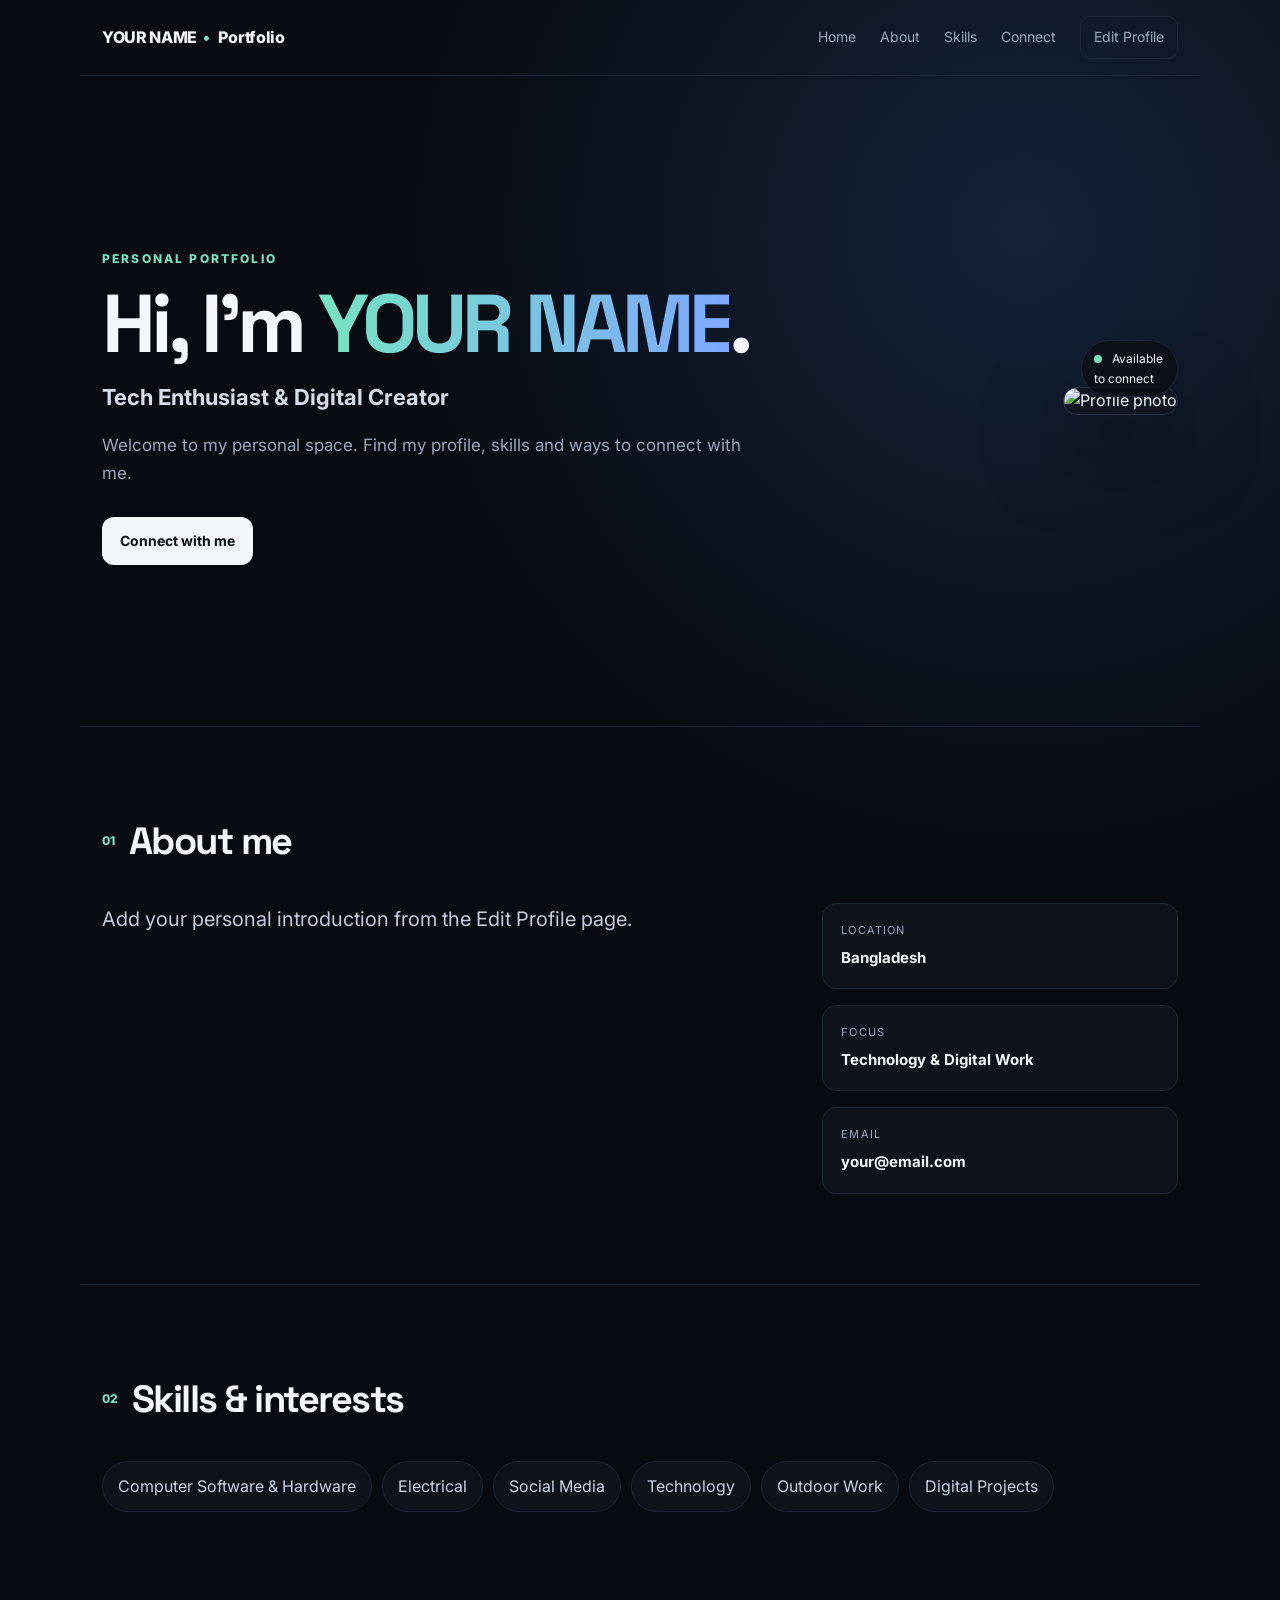
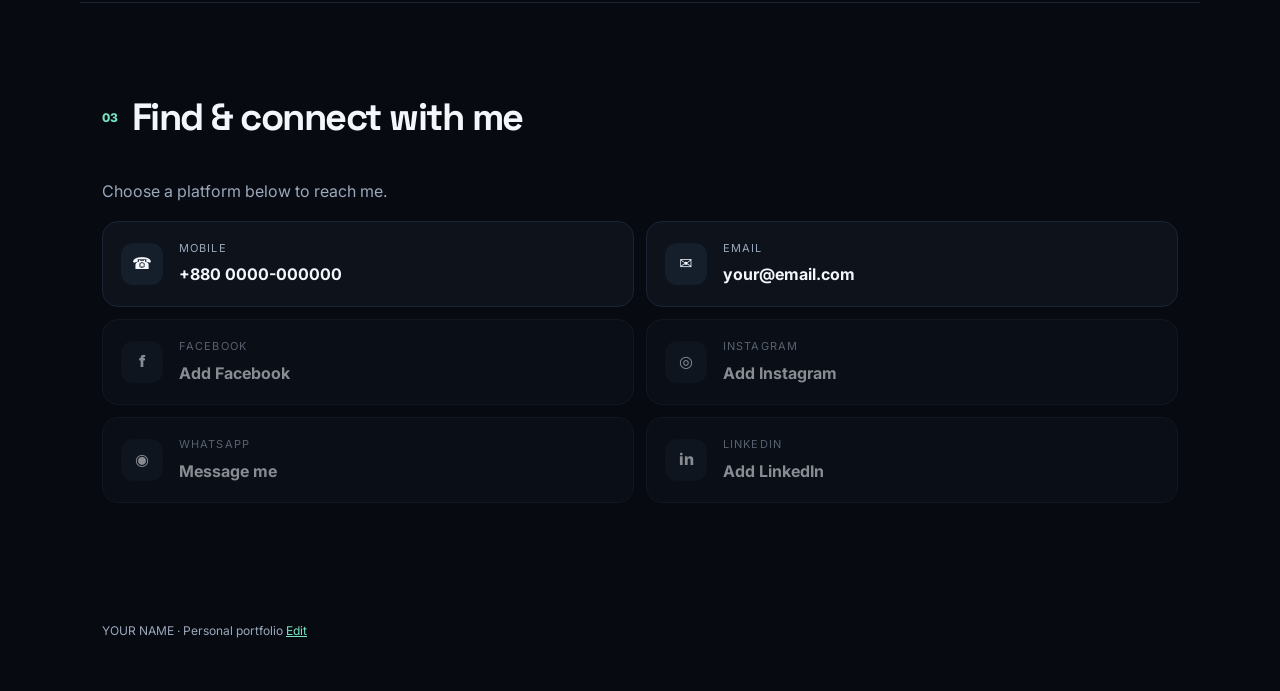
==== index.html @ 84002615 "Add files via upload" ====
<!doctype html><html lang="en"><head><meta charset="UTF-8"><meta name="viewport" content="width=device-width,initial-scale=1"><title>Personal Portfolio</title><meta name="description" content="Personal portfolio and contact page"><link rel="stylesheet" href="styles.css"></head><body>
<header class="nav"><a class="brand" href="#home"><span id="brandName">YOUR NAME</span><i>•</i> Portfolio</a><button class="menu" onclick="toggleMenu()">☰</button><nav id="navLinks"><a href="#home">Home</a><a href="#about">About</a><a href="#skills">Skills</a><a href="#connect">Connect</a><a class="admin-link" href="admin.html">Edit Profile</a></nav></header>
<main id="home"><section class="hero"><div class="hero-copy"><p class="eyebrow">PERSONAL PORTFOLIO</p><h1>Hi, I'm <span id="heroName">Your Name</span>.</h1><h2 id="heroTitle">Tech Enthusiast & Digital Creator</h2><p id="heroBio">Welcome to my personal space. Find my profile, skills and ways to connect with me.</p><div class="actions"><a class="btn primary" href="#connect">Connect with me</a><a class="btn ghost" id="cvLink" href="#" download>Download CV</a></div></div><div class="portrait-wrap"><img id="profilePhoto" src="assets/profile-placeholder.svg" alt="Profile photo"><div class="status"><span></span> Available to connect</div></div></section>
<section id="about" class="section"><div class="section-head"><span>01</span><h2>About me</h2></div><div class="about-grid"><p id="aboutText">Add your personal introduction from the Edit Profile page.</p><div class="info-card"><div><small>Location</small><strong id="location">Bangladesh</strong></div><div><small>Focus</small><strong id="focus">Technology & Digital Work</strong></div><div><small>Email</small><strong id="emailShort">your@email.com</strong></div></div></div></section>
<section id="skills" class="section"><div class="section-head"><span>02</span><h2>Skills & interests</h2></div><div class="chips" id="skillsList"></div></section>
<section id="connect" class="section connect"><div class="section-head"><span>03</span><h2>Find & connect with me</h2></div><p class="connect-intro">Choose a platform below to reach me.</p><div class="contact-grid"><a class="contact-card" id="phoneCard" href="tel:+880000000000"><span>☎</span><div><small>Mobile</small><strong id="phone">+880 0000-000000</strong></div></a><a class="contact-card" id="emailCard" href="mailto:your@email.com"><span>✉</span><div><small>Email</small><strong id="email">your@email.com</strong></div></a><a class="contact-card" id="facebookCard" href="#" target="_blank" rel="noopener"><span>f</span><div><small>Facebook</small><strong id="facebook">Connect on Facebook</strong></div></a><a class="contact-card" id="instagramCard" href="#" target="_blank" rel="noopener"><span>◎</span><div><small>Instagram</small><strong id="instagram">Connect on Instagram</strong></div></a><a class="contact-card" id="whatsappCard" href="#" target="_blank" rel="noopener"><span>◉</span><div><small>WhatsApp</small><strong>Message me</strong></div></a><a class="contact-card" id="linkedinCard" href="#" target="_blank" rel="noopener"><span>in</span><div><small>LinkedIn</small><strong id="linkedin">Connect on LinkedIn</strong></div></a></div></section></main>
<footer><span id="footerName">YOUR NAME</span> · Personal portfolio <a href="admin.html">Edit</a></footer><script src="app.js"></script></body></html>
---- styles.css ----
@import url('https://fonts.googleapis.com/css2?family=Inter:wght@400;500;600;700;800&family=Space+Grotesk:wght@500;600;700&display=swap');
:root{--bg:#070a10;--panel:#0d121b;--line:#1b2432;--text:#f3f6fb;--muted:#9ba8bb;--accent:#76e4c2;--accent2:#7da8ff;--max:1120px}*{box-sizing:border-box}html{scroll-behavior:smooth}body{margin:0;background:radial-gradient(circle at 80% 10%,#142238 0,transparent 28%),var(--bg);color:var(--text);font-family:Inter,system-ui,sans-serif;line-height:1.6}.nav{height:76px;display:flex;align-items:center;justify-content:space-between;max-width:var(--max);margin:auto;padding:0 22px;border-bottom:1px solid var(--line)}.brand{color:var(--text);text-decoration:none;font-weight:800;letter-spacing:-.02em}.brand i{color:var(--accent);font-style:normal;margin:0 6px}.nav nav{display:flex;gap:24px;align-items:center}.nav nav a{color:var(--muted);text-decoration:none;font-size:14px}.nav nav a:hover{color:var(--text)}.admin-link{border:1px solid var(--line);padding:9px 13px;border-radius:10px}.menu{display:none;background:none;border:0;color:var(--text);font-size:24px}.hero{max-width:var(--max);min-height:650px;margin:auto;padding:90px 22px;display:grid;grid-template-columns:1.3fr .7fr;gap:60px;align-items:center}.eyebrow{color:var(--accent);font-size:12px;font-weight:800;letter-spacing:.18em}.hero h1{font:700 clamp(48px,7vw,82px)/.98 'Space Grotesk';letter-spacing:-.06em;margin:16px 0}.hero h1 span{background:linear-gradient(90deg,var(--accent),var(--accent2));-webkit-background-clip:text;background-clip:text;color:transparent}.hero h2{font-size:22px;margin:0 0 16px;color:#d6deeb}.hero-copy>p:not(.eyebrow){max-width:640px;color:var(--muted);font-size:17px}.actions{display:flex;gap:12px;margin-top:30px}.btn{padding:13px 18px;border-radius:12px;text-decoration:none;font-weight:700;font-size:14px}.primary{background:var(--text);color:#071016}.ghost{border:1px solid var(--line);color:var(--text)}.portrait-wrap{position:relative;justify-self:end}.portrait-wrap img{width:min(340px,70vw);height:min(430px,75vw);object-fit:cover;border-radius:28px;border:1px solid #263142;background:#101722;box-shadow:0 30px 80px #0008}.status{position:absolute;bottom:18px;left:18px;background:#0a0f17e8;border:1px solid var(--line);padding:8px 12px;border-radius:999px;font-size:12px}.status span{display:inline-block;width:8px;height:8px;border-radius:50%;background:var(--accent);margin-right:7px}.section{max-width:var(--max);margin:auto;padding:90px 22px;border-top:1px solid var(--line)}.section-head{display:flex;align-items:center;gap:14px;margin-bottom:38px}.section-head span{font-size:12px;color:var(--accent);font-weight:800}.section h2{font:700 38px 'Space Grotesk';margin:0;letter-spacing:-.04em}.about-grid{display:grid;grid-template-columns:1.3fr .7fr;gap:60px}.about-grid>p{font-size:20px;color:#c4cedd;margin:0}.info-card{display:grid;gap:16px}.info-card div{background:var(--panel);border:1px solid var(--line);padding:18px;border-radius:14px}.info-card small,.contact-card small{display:block;color:var(--muted);font-size:11px;text-transform:uppercase;letter-spacing:.1em;margin-bottom:5px}.info-card strong{font-size:15px}.chips{display:flex;flex-wrap:wrap;gap:10px}.chip{border:1px solid var(--line);background:var(--panel);padding:12px 15px;border-radius:999px;color:#cbd5e3}.contact-grid{display:grid;grid-template-columns:repeat(2,1fr);gap:12px}.contact-card{display:flex;gap:16px;align-items:center;text-decoration:none;color:var(--text);background:var(--panel);border:1px solid var(--line);border-radius:16px;padding:18px;transition:.2s}.contact-card:hover{transform:translateY(-2px);border-color:#34455e}.contact-card>span{width:42px;height:42px;display:grid;place-items:center;border-radius:12px;background:#151e2b;font-weight:800}.connect-intro{color:var(--muted)}footer{max-width:var(--max);margin:auto;padding:28px 22px 50px;color:var(--muted);font-size:12px}footer a{color:var(--accent)}
@media(max-width:760px){.nav nav{display:none;position:absolute;top:76px;left:0;right:0;background:#080c13;border-bottom:1px solid var(--line);padding:18px 22px;flex-direction:column;align-items:flex-start}.nav nav.open{display:flex}.menu{display:block}.hero{grid-template-columns:1fr;min-height:auto;padding-top:55px}.portrait-wrap{justify-self:start}.about-grid,.contact-grid{grid-template-columns:1fr}.section{padding:65px 22px}.hero h1{font-size:54px}}
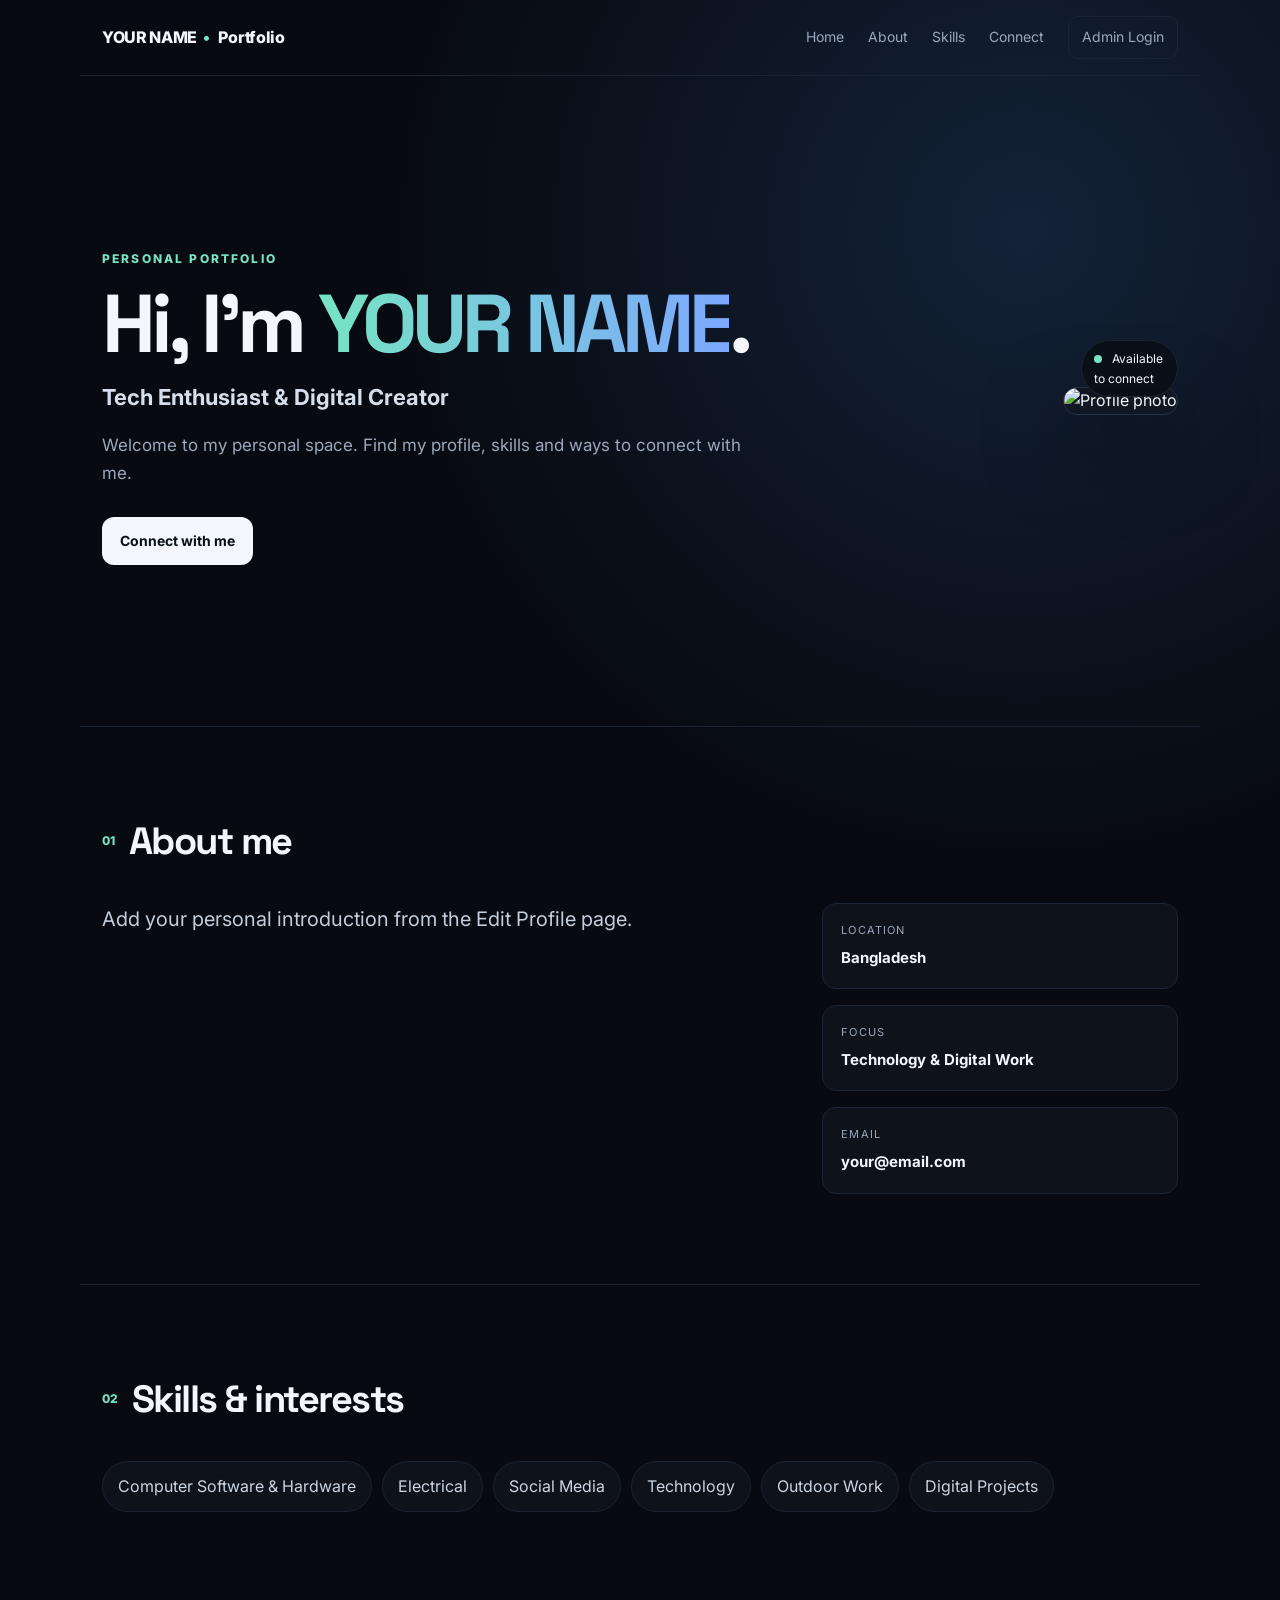
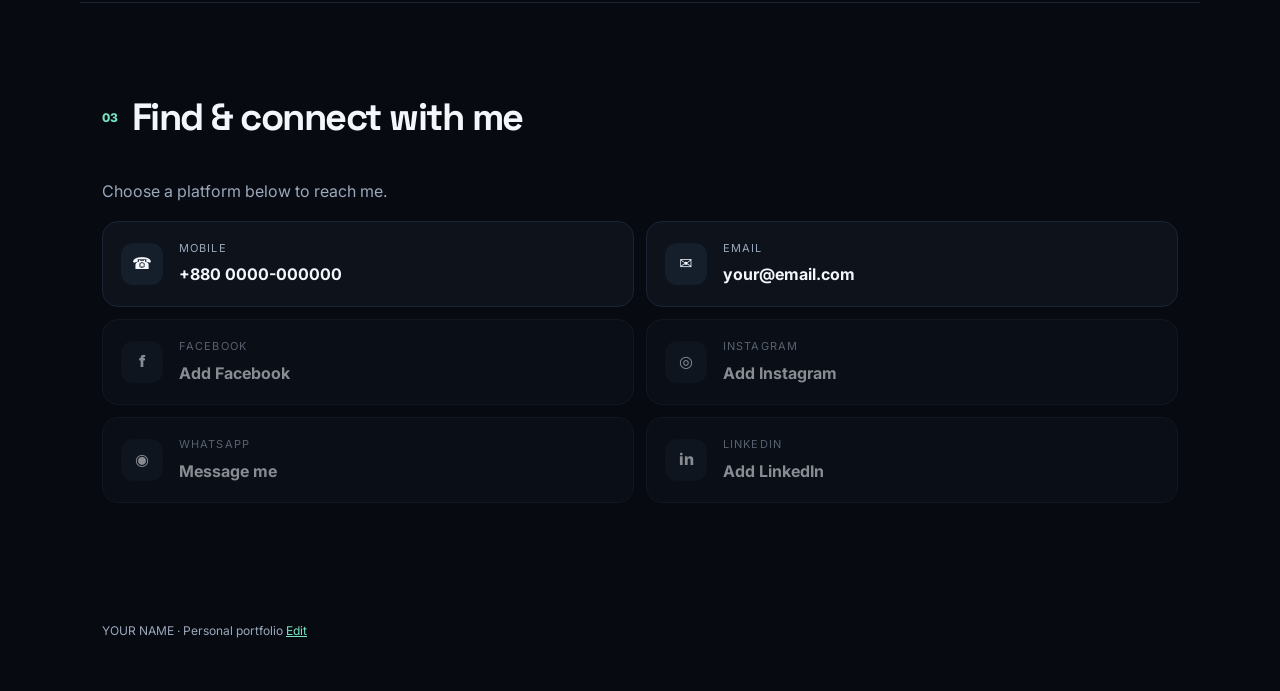
==== commit 1110e498: "Add files via upload" ====
--- a/index.html
+++ b/index.html
@@ -1,7 +1,7 @@
 <!doctype html><html lang="en"><head><meta charset="UTF-8"><meta name="viewport" content="width=device-width,initial-scale=1"><title>Personal Portfolio</title><meta name="description" content="Personal portfolio and contact page"><link rel="stylesheet" href="styles.css"></head><body>
-<header class="nav"><a class="brand" href="#home"><span id="brandName">YOUR NAME</span><i>•</i> Portfolio</a><button class="menu" onclick="toggleMenu()">☰</button><nav id="navLinks"><a href="#home">Home</a><a href="#about">About</a><a href="#skills">Skills</a><a href="#connect">Connect</a><a class="admin-link" href="admin.html">Edit Profile</a></nav></header>
+<header class="nav"><a class="brand" href="#home"><span id="brandName">YOUR NAME</span><i>•</i> Portfolio</a><button class="menu" onclick="toggleMenu()">☰</button><nav id="navLinks"><a href="#home">Home</a><a href="#about">About</a><a href="#skills">Skills</a><a href="#connect">Connect</a><a class="admin-link" href="admin.html">Admin Login</a></nav></header>
 <main id="home"><section class="hero"><div class="hero-copy"><p class="eyebrow">PERSONAL PORTFOLIO</p><h1>Hi, I'm <span id="heroName">Your Name</span>.</h1><h2 id="heroTitle">Tech Enthusiast & Digital Creator</h2><p id="heroBio">Welcome to my personal space. Find my profile, skills and ways to connect with me.</p><div class="actions"><a class="btn primary" href="#connect">Connect with me</a><a class="btn ghost" id="cvLink" href="#" download>Download CV</a></div></div><div class="portrait-wrap"><img id="profilePhoto" src="assets/profile-placeholder.svg" alt="Profile photo"><div class="status"><span></span> Available to connect</div></div></section>
-<section id="about" class="section"><div class="section-head"><span>01</span><h2>About me</h2></div><div class="about-grid"><p id="aboutText">Add your personal introduction from the Edit Profile page.</p><div class="info-card"><div><small>Location</small><strong id="location">Bangladesh</strong></div><div><small>Focus</small><strong id="focus">Technology & Digital Work</strong></div><div><small>Email</small><strong id="emailShort">your@email.com</strong></div></div></div></section>
+<section id="about" class="section"><div class="section-head"><span>01</span><h2>About me</h2></div><div class="about-grid"><p id="aboutText">Add your personal introduction from the Admin Login page.</p><div class="info-card"><div><small>Location</small><strong id="location">Bangladesh</strong></div><div><small>Focus</small><strong id="focus">Technology & Digital Work</strong></div><div><small>Email</small><strong id="emailShort">your@email.com</strong></div></div></div></section>
 <section id="skills" class="section"><div class="section-head"><span>02</span><h2>Skills & interests</h2></div><div class="chips" id="skillsList"></div></section>
 <section id="connect" class="section connect"><div class="section-head"><span>03</span><h2>Find & connect with me</h2></div><p class="connect-intro">Choose a platform below to reach me.</p><div class="contact-grid"><a class="contact-card" id="phoneCard" href="tel:+880000000000"><span>☎</span><div><small>Mobile</small><strong id="phone">+880 0000-000000</strong></div></a><a class="contact-card" id="emailCard" href="mailto:your@email.com"><span>✉</span><div><small>Email</small><strong id="email">your@email.com</strong></div></a><a class="contact-card" id="facebookCard" href="#" target="_blank" rel="noopener"><span>f</span><div><small>Facebook</small><strong id="facebook">Connect on Facebook</strong></div></a><a class="contact-card" id="instagramCard" href="#" target="_blank" rel="noopener"><span>◎</span><div><small>Instagram</small><strong id="instagram">Connect on Instagram</strong></div></a><a class="contact-card" id="whatsappCard" href="#" target="_blank" rel="noopener"><span>◉</span><div><small>WhatsApp</small><strong>Message me</strong></div></a><a class="contact-card" id="linkedinCard" href="#" target="_blank" rel="noopener"><span>in</span><div><small>LinkedIn</small><strong id="linkedin">Connect on LinkedIn</strong></div></a></div></section></main>
 <footer><span id="footerName">YOUR NAME</span> · Personal portfolio <a href="admin.html">Edit</a></footer><script src="app.js"></script></body></html>
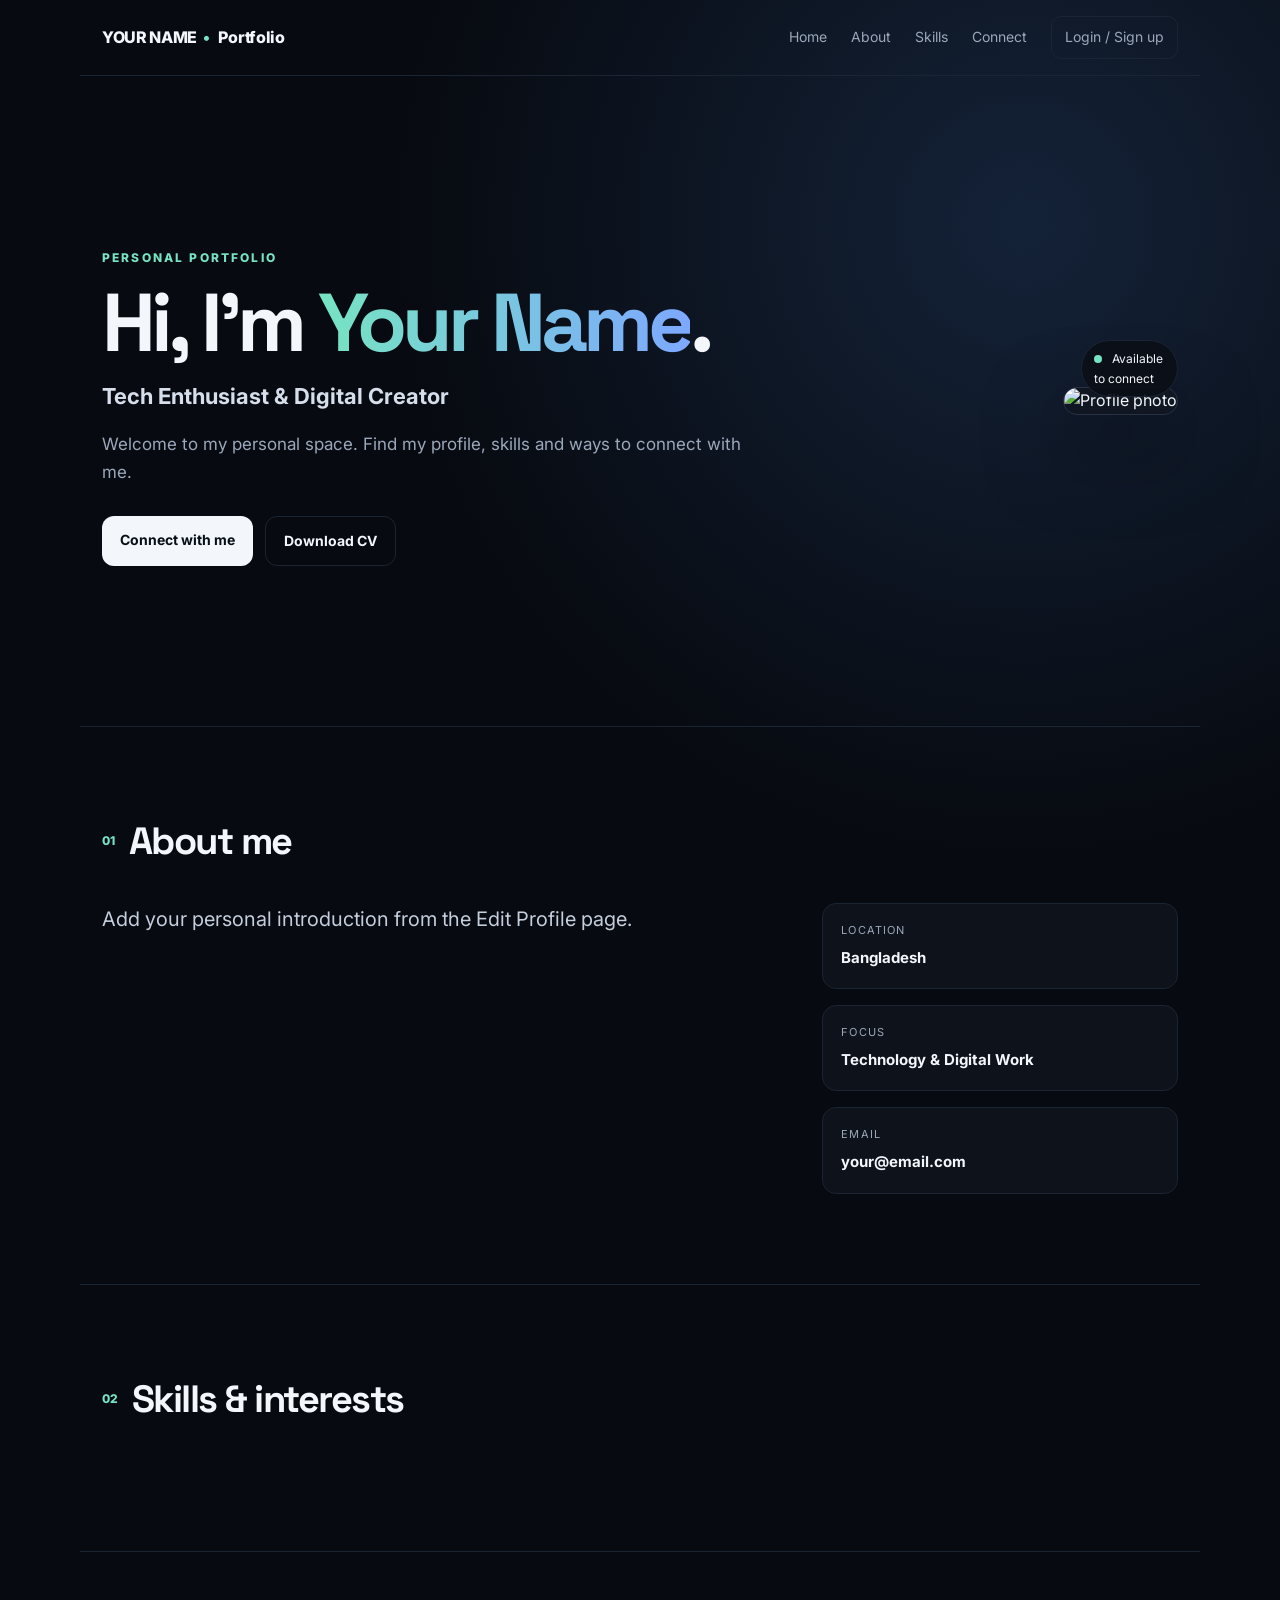
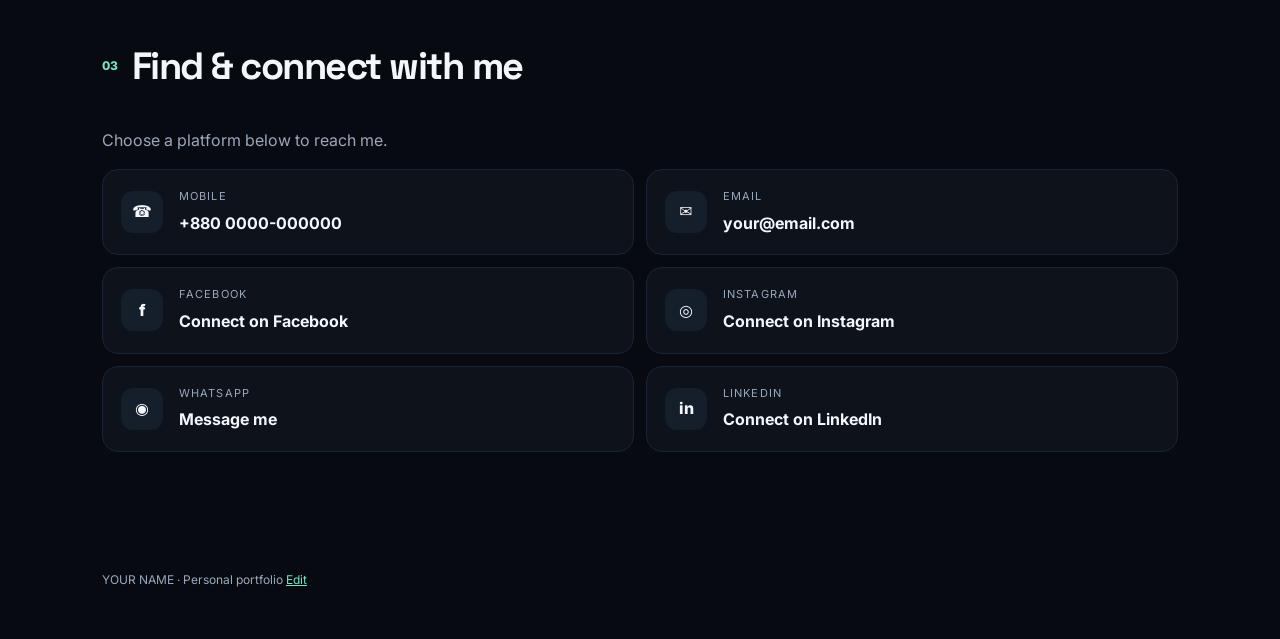
==== commit fc430759: "Add files via upload" ====
--- a/index.html
+++ b/index.html
@@ -1,7 +1,7 @@
 <!doctype html><html lang="en"><head><meta charset="UTF-8"><meta name="viewport" content="width=device-width,initial-scale=1"><title>Personal Portfolio</title><meta name="description" content="Personal portfolio and contact page"><link rel="stylesheet" href="styles.css"></head><body>
-<header class="nav"><a class="brand" href="#home"><span id="brandName">YOUR NAME</span><i>•</i> Portfolio</a><button class="menu" onclick="toggleMenu()">☰</button><nav id="navLinks"><a href="#home">Home</a><a href="#about">About</a><a href="#skills">Skills</a><a href="#connect">Connect</a><a class="admin-link" href="admin.html">Admin Login</a></nav></header>
+<header class="nav"><a class="brand" href="#home"><span id="brandName">YOUR NAME</span><i>•</i> Portfolio</a><button class="menu" onclick="toggleMenu()">☰</button><nav id="navLinks"><a href="#home">Home</a><a href="#about">About</a><a href="#skills">Skills</a><a href="#connect">Connect</a><a class="admin-link" href="auth.html">Login / Sign up</a></nav></header>
 <main id="home"><section class="hero"><div class="hero-copy"><p class="eyebrow">PERSONAL PORTFOLIO</p><h1>Hi, I'm <span id="heroName">Your Name</span>.</h1><h2 id="heroTitle">Tech Enthusiast & Digital Creator</h2><p id="heroBio">Welcome to my personal space. Find my profile, skills and ways to connect with me.</p><div class="actions"><a class="btn primary" href="#connect">Connect with me</a><a class="btn ghost" id="cvLink" href="#" download>Download CV</a></div></div><div class="portrait-wrap"><img id="profilePhoto" src="assets/profile-placeholder.svg" alt="Profile photo"><div class="status"><span></span> Available to connect</div></div></section>
-<section id="about" class="section"><div class="section-head"><span>01</span><h2>About me</h2></div><div class="about-grid"><p id="aboutText">Add your personal introduction from the Admin Login page.</p><div class="info-card"><div><small>Location</small><strong id="location">Bangladesh</strong></div><div><small>Focus</small><strong id="focus">Technology & Digital Work</strong></div><div><small>Email</small><strong id="emailShort">your@email.com</strong></div></div></div></section>
+<section id="about" class="section"><div class="section-head"><span>01</span><h2>About me</h2></div><div class="about-grid"><p id="aboutText">Add your personal introduction from the Edit Profile page.</p><div class="info-card"><div><small>Location</small><strong id="location">Bangladesh</strong></div><div><small>Focus</small><strong id="focus">Technology & Digital Work</strong></div><div><small>Email</small><strong id="emailShort">your@email.com</strong></div></div></div></section>
 <section id="skills" class="section"><div class="section-head"><span>02</span><h2>Skills & interests</h2></div><div class="chips" id="skillsList"></div></section>
 <section id="connect" class="section connect"><div class="section-head"><span>03</span><h2>Find & connect with me</h2></div><p class="connect-intro">Choose a platform below to reach me.</p><div class="contact-grid"><a class="contact-card" id="phoneCard" href="tel:+880000000000"><span>☎</span><div><small>Mobile</small><strong id="phone">+880 0000-000000</strong></div></a><a class="contact-card" id="emailCard" href="mailto:your@email.com"><span>✉</span><div><small>Email</small><strong id="email">your@email.com</strong></div></a><a class="contact-card" id="facebookCard" href="#" target="_blank" rel="noopener"><span>f</span><div><small>Facebook</small><strong id="facebook">Connect on Facebook</strong></div></a><a class="contact-card" id="instagramCard" href="#" target="_blank" rel="noopener"><span>◎</span><div><small>Instagram</small><strong id="instagram">Connect on Instagram</strong></div></a><a class="contact-card" id="whatsappCard" href="#" target="_blank" rel="noopener"><span>◉</span><div><small>WhatsApp</small><strong>Message me</strong></div></a><a class="contact-card" id="linkedinCard" href="#" target="_blank" rel="noopener"><span>in</span><div><small>LinkedIn</small><strong id="linkedin">Connect on LinkedIn</strong></div></a></div></section></main>
 <footer><span id="footerName">YOUR NAME</span> · Personal portfolio <a href="admin.html">Edit</a></footer><script src="app.js"></script></body></html>
